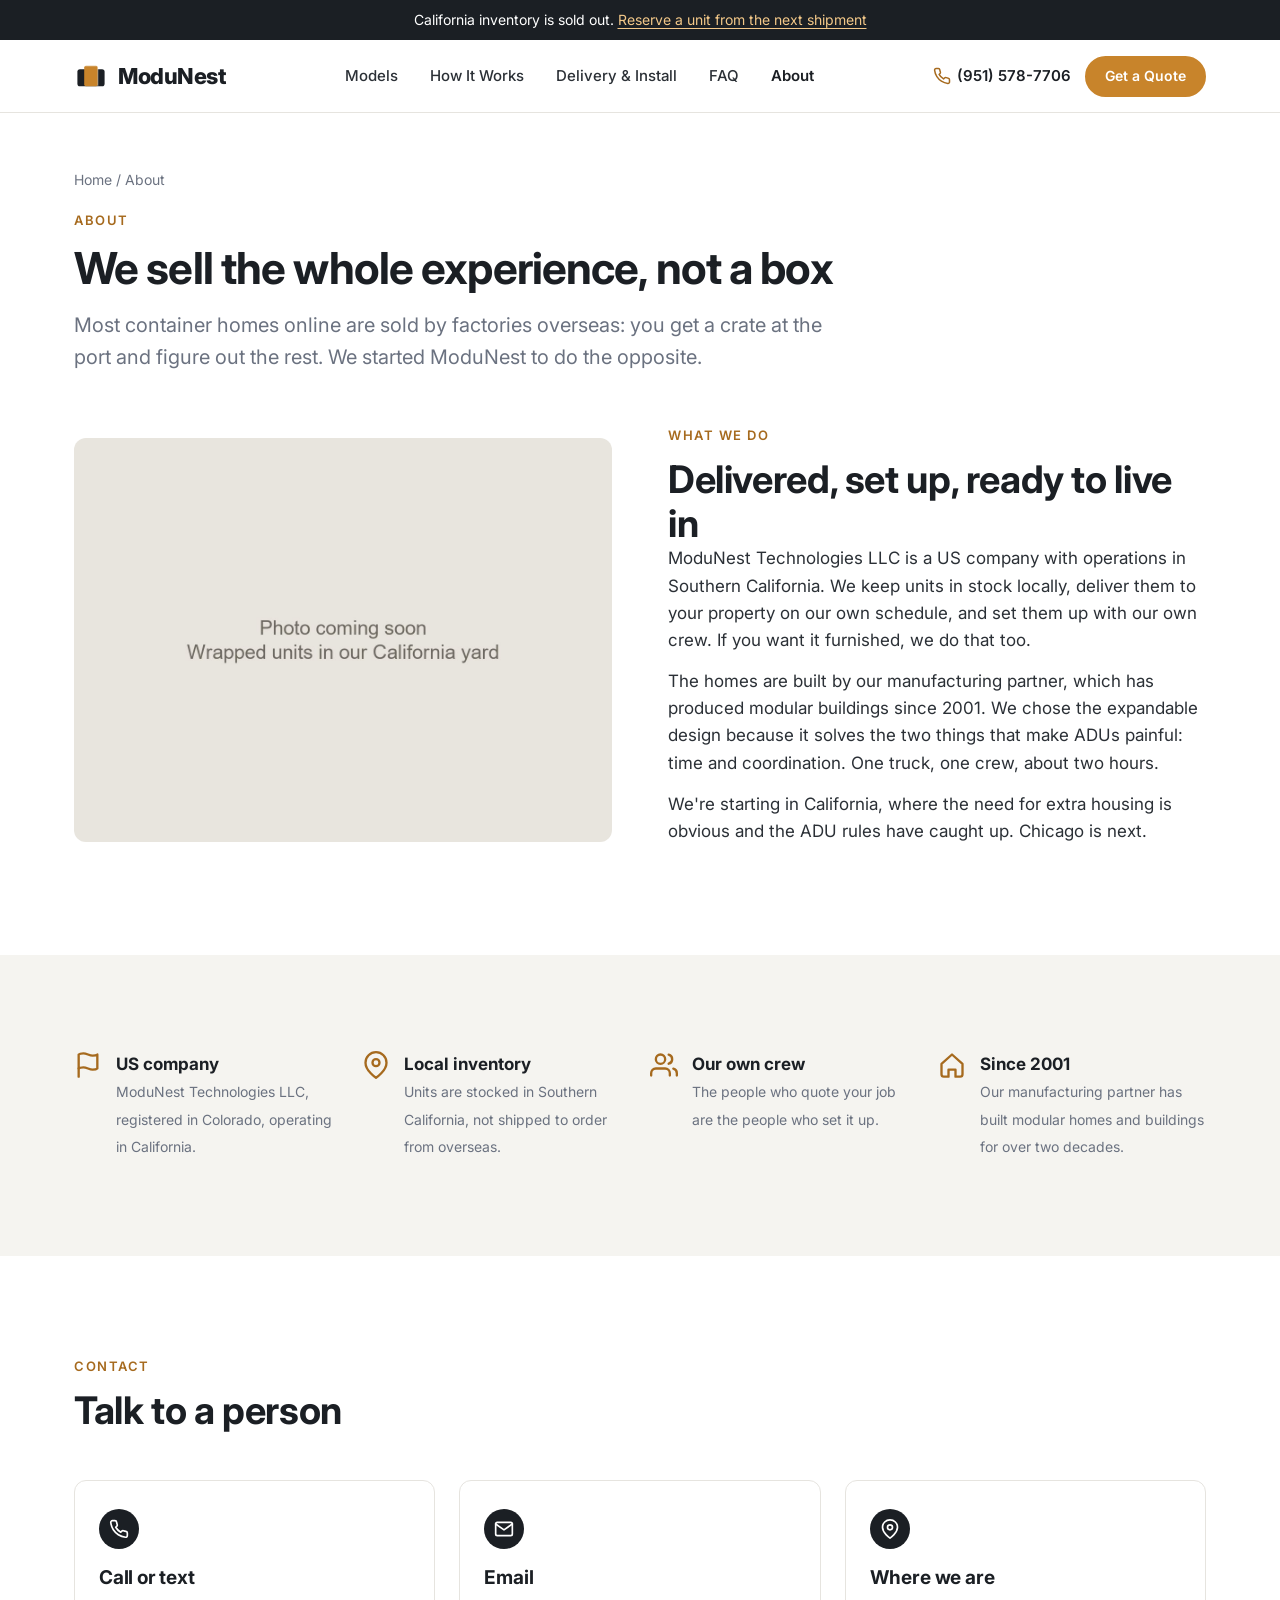
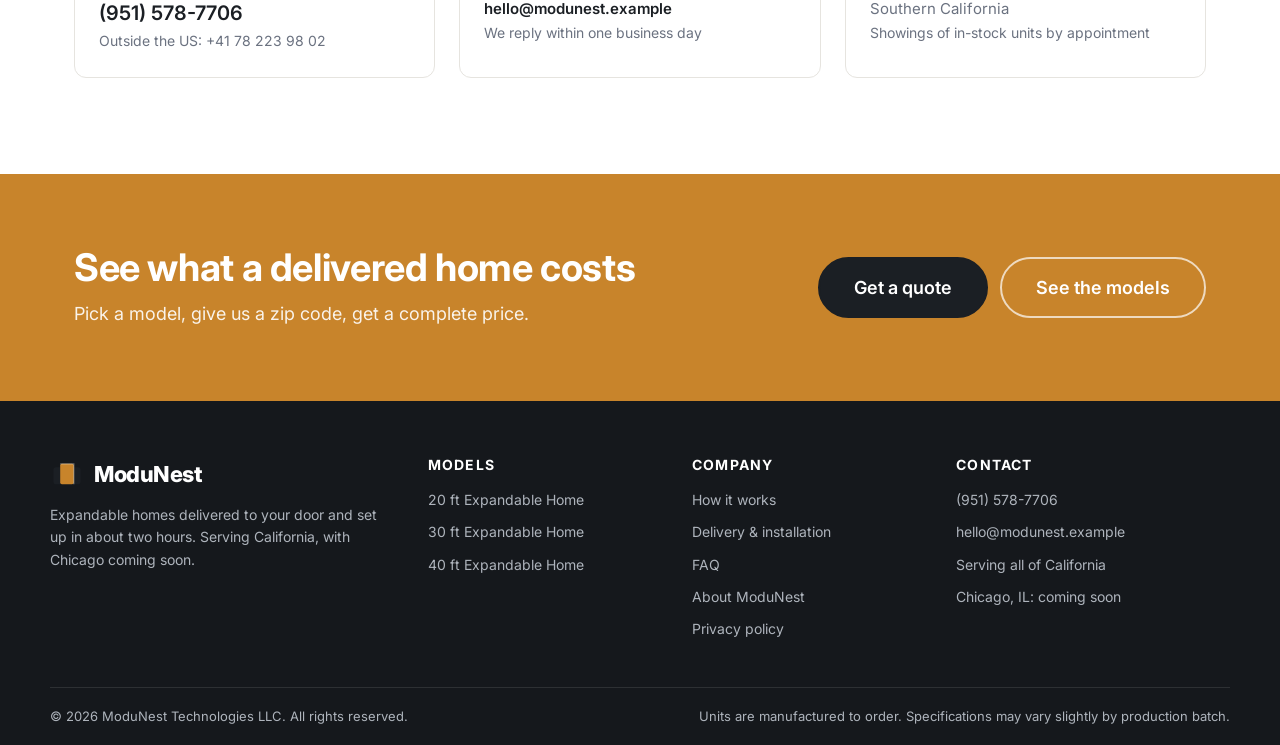
==== about.html @ 80a7b339 "ModuNest expandable homes site v1 preview Co-Authored-By: Claude Fable 5.1 <noreply@anthropic.com> C" ====
<!DOCTYPE html>
<html lang="en">
<head>
<meta charset="UTF-8">
<meta name="viewport" content="width=device-width, initial-scale=1">
<title>About ModuNest: Expandable Homes, Delivered in California</title>
<meta name="description" content="ModuNest Technologies LLC is a US company delivering and installing factory-built expandable homes in California. One-stop: delivery, setup, furniture.">
<link rel="canonical" href="https://rogerhong02.github.io/modunest-site/about.html">
<meta property="og:title" content="About ModuNest: Expandable Homes, Delivered in California">
<meta property="og:description" content="ModuNest Technologies LLC is a US company delivering and installing factory-built expandable homes in California. One-stop: delivery, setup, furniture.">
<meta property="og:image" content="https://rogerhong02.github.io/modunest-site/images/hero-1.jpg">
<meta property="og:type" content="website">
<meta name="theme-color" content="#1B1F24">
<link rel="icon" href="images/favicon.svg" type="image/svg+xml">
<link rel="preconnect" href="https://fonts.googleapis.com"><link rel="preconnect" href="https://fonts.gstatic.com" crossorigin>
<link rel="stylesheet" href="https://fonts.googleapis.com/css2?family=Inter:wght@400;500;600;700;800&display=swap">
<link rel="stylesheet" href="css/style.css">
</head>
<body>
<div class="announce">California inventory is sold out. <a href="quote.html">Reserve a unit from the next shipment</a></div>
<header class="header"><div class="container">
  <a class="logo" href="index.html"><svg viewBox="0 0 40 40" fill="none" aria-hidden="true"><rect x="4" y="12" width="32" height="20" rx="3" fill="#1B1F24"/><rect x="12" y="8" width="16" height="24" rx="2" fill="#C8842B"/><path d="M12 8h16v24" stroke="#fff" stroke-width="1.5" opacity=".35"/></svg><span>ModuNest</span></a>
  <nav class="nav"><ul>
    <li><a href="models.html">Models</a></li>
    <li><a href="how-it-works.html">How It Works</a></li>
    <li><a href="delivery.html">Delivery &amp; Install</a></li>
    <li><a href="faq.html">FAQ</a></li>
    <li><a href="about.html">About</a></li>
    <li class="nav-cta"><a class="btn btn-primary" href="quote.html">Get a Quote</a></li>
  </ul></nav>
  <div class="header-right">
    <a class="header-phone" href="tel:+19515787706"><svg viewBox="0 0 24 24" fill="none" stroke="currentColor" stroke-width="2" stroke-linecap="round" stroke-linejoin="round" aria-hidden="true"><path d="M22 16.92v3a2 2 0 0 1-2.18 2 19.79 19.79 0 0 1-8.63-3.07 19.5 19.5 0 0 1-6-6 19.79 19.79 0 0 1-3.07-8.67A2 2 0 0 1 4.11 2h3a2 2 0 0 1 2 1.72c.13.96.37 1.9.72 2.81a2 2 0 0 1-.45 2.11L8.09 9.91a16 16 0 0 0 6 6l1.27-1.27a2 2 0 0 1 2.11-.45c.91.35 1.85.59 2.81.72A2 2 0 0 1 22 16.92z"/></svg>(951) 578-7706</a>
    <a class="btn btn-primary btn-sm" href="quote.html">Get a Quote</a>
    <button class="nav-toggle" aria-label="Menu"><span></span><span></span><span></span></button>
  </div>
</div></header>

<section class="page-head"><div class="container">
  <div class="crumbs"><a href="index.html">Home</a> / About</div>
  <span class="eyebrow">About</span>
  <h1 style="font-size:44px">We sell the whole experience, not a box</h1>
  <p class="lead mt-16">Most container homes online are sold by factories overseas: you get a crate at the port and figure out the rest. We started ModuNest to do the opposite.</p>
</div></section>

<section class="section" style="padding-top:24px"><div class="container">
  <div class="split">
    <div class="pic"><img src="images/hero-yard.jpg" alt="Units in our California yard" loading="lazy"></div>
    <div class="text">
      <span class="eyebrow">What we do</span>
      <h2>Delivered, set up, ready to live in</h2>
      <p>ModuNest Technologies LLC is a US company with operations in Southern California. We keep units in stock locally, deliver them to your property on our own schedule, and set them up with our own crew. If you want it furnished, we do that too.</p>
      <p>The homes are built by our manufacturing partner, which has produced modular buildings since 2001. We chose the expandable design because it solves the two things that make ADUs painful: time and coordination. One truck, one crew, about two hours.</p>
      <p>We're starting in California, where the need for extra housing is obvious and the ADU rules have caught up. Chicago is next.</p>
    </div>
  </div>
</div></section>

<section class="section soft"><div class="container">
  <div class="trust">
    <div><svg viewBox="0 0 24 24" fill="none" stroke="currentColor" stroke-width="2" stroke-linecap="round" stroke-linejoin="round" aria-hidden="true"><path d="M4 15s1-1 4-1 5 2 8 2 4-1 4-1V3s-1 1-4 1-5-2-8-2-4 1-4 1z"/><line x1="4" y1="22" x2="4" y2="15"/></svg><div><b>US company</b><span>ModuNest Technologies LLC, registered in Colorado, operating in California.</span></div></div>
    <div><svg viewBox="0 0 24 24" fill="none" stroke="currentColor" stroke-width="2" stroke-linecap="round" stroke-linejoin="round" aria-hidden="true"><path d="M21 10c0 7-9 13-9 13s-9-6-9-13a9 9 0 0 1 18 0z"/><circle cx="12" cy="10" r="3"/></svg><div><b>Local inventory</b><span>Units are stocked in Southern California, not shipped to order from overseas.</span></div></div>
    <div><svg viewBox="0 0 24 24" fill="none" stroke="currentColor" stroke-width="2" stroke-linecap="round" stroke-linejoin="round" aria-hidden="true"><path d="M17 21v-2a4 4 0 0 0-4-4H5a4 4 0 0 0-4 4v2"/><circle cx="9" cy="7" r="4"/><path d="M23 21v-2a4 4 0 0 0-3-3.87"/><path d="M16 3.13a4 4 0 0 1 0 7.75"/></svg><div><b>Our own crew</b><span>The people who quote your job are the people who set it up.</span></div></div>
    <div><svg viewBox="0 0 24 24" fill="none" stroke="currentColor" stroke-width="2" stroke-linecap="round" stroke-linejoin="round" aria-hidden="true"><path d="M3 11l9-8 9 8v9a2 2 0 0 1-2 2h-4v-6H9v6H5a2 2 0 0 1-2-2z"/></svg><div><b>Since 2001</b><span>Our manufacturing partner has built modular homes and buildings for over two decades.</span></div></div>
  </div>
</div></section>

<section class="section"><div class="container">
  <div class="sec-head"><span class="eyebrow">Contact</span><h2>Talk to a person</h2></div>
  <div class="grid grid-3">
    <div class="step"><div class="num"><svg viewBox="0 0 24 24" fill="none" stroke="currentColor" stroke-width="2" stroke-linecap="round" stroke-linejoin="round" aria-hidden="true"><path d="M22 16.92v3a2 2 0 0 1-2.18 2 19.79 19.79 0 0 1-8.63-3.07 19.5 19.5 0 0 1-6-6 19.79 19.79 0 0 1-3.07-8.67A2 2 0 0 1 4.11 2h3a2 2 0 0 1 2 1.72c.13.96.37 1.9.72 2.81a2 2 0 0 1-.45 2.11L8.09 9.91a16 16 0 0 0 6 6l1.27-1.27a2 2 0 0 1 2.11-.45c.91.35 1.85.59 2.81.72A2 2 0 0 1 22 16.92z"/></svg></div><h3>Call or text</h3><p><a href="tel:+19515787706" style="font-size:20px;font-weight:600;color:var(--ink)">(951) 578-7706</a><br><span class="muted small">Outside the US: +41 78 223 98 02</span></p></div>
    <div class="step"><div class="num"><svg viewBox="0 0 24 24" fill="none" stroke="currentColor" stroke-width="2" stroke-linecap="round" stroke-linejoin="round" aria-hidden="true"><path d="M4 4h16c1.1 0 2 .9 2 2v12c0 1.1-.9 2-2 2H4c-1.1 0-2-.9-2-2V6c0-1.1.9-2 2-2z"/><polyline points="22,6 12,13 2,6"/></svg></div><h3>Email</h3><p><a href="mailto:hello@modunest.example" style="font-weight:600;color:var(--ink)">hello@modunest.example</a><br><span class="muted small">We reply within one business day</span></p></div>
    <div class="step"><div class="num"><svg viewBox="0 0 24 24" fill="none" stroke="currentColor" stroke-width="2" stroke-linecap="round" stroke-linejoin="round" aria-hidden="true"><path d="M21 10c0 7-9 13-9 13s-9-6-9-13a9 9 0 0 1 18 0z"/><circle cx="12" cy="10" r="3"/></svg></div><h3>Where we are</h3><p>Southern California<br><span class="muted small">Showings of in-stock units by appointment</span></p></div>
  </div>
</div></section>

<section class="cta"><div class="container">
  <div><h2>See what a delivered home costs</h2><p>Pick a model, give us a zip code, get a complete price.</p></div>
  <div class="actions"><a class="btn btn-dark btn-lg" href="quote.html">Get a quote</a><a class="btn btn-outline-light btn-lg" href="models.html">See the models</a></div>
</div></section>

<footer class="footer">
  <div class="container top">
    <div>
      <a class="logo" href="index.html"><svg viewBox="0 0 40 40" fill="none" aria-hidden="true"><rect x="4" y="12" width="32" height="20" rx="3" fill="#1B1F24"/><rect x="12" y="8" width="16" height="24" rx="2" fill="#C8842B"/><path d="M12 8h16v24" stroke="#fff" stroke-width="1.5" opacity=".35"/></svg><span>ModuNest</span></a>
      <p>Expandable homes delivered to your door and set up in about two hours. Serving California, with Chicago coming soon.</p>
    </div>
    <div><h4>Models</h4><ul><li><a href="model-20ft.html">20 ft Expandable Home</a></li><li><a href="model-30ft.html">30 ft Expandable Home</a></li><li><a href="model-40ft.html">40 ft Expandable Home</a></li></ul></div>
    <div><h4>Company</h4><ul>
      <li><a href="how-it-works.html">How it works</a></li>
      <li><a href="delivery.html">Delivery &amp; installation</a></li>
      <li><a href="faq.html">FAQ</a></li>
      <li><a href="about.html">About ModuNest</a></li>
      <li><a href="privacy.html">Privacy policy</a></li>
    </ul></div>
    <div><h4>Contact</h4><ul>
      <li><a href="tel:+19515787706">(951) 578-7706</a></li>
      <li><a href="mailto:hello@modunest.example">hello@modunest.example</a></li>
      <li>Serving all of California</li>
      <li>Chicago, IL: coming soon</li>
    </ul></div>
  </div>
  <div class="container bottom">
    <span>© 2026 ModuNest Technologies LLC. All rights reserved.</span>
    <span>Units are manufactured to order. Specifications may vary slightly by production batch.</span>
  </div>
</footer>
<div class="mobile-cta">
  <a class="btn btn-outline" href="tel:+19515787706"><svg viewBox="0 0 24 24" fill="none" stroke="currentColor" stroke-width="2" stroke-linecap="round" stroke-linejoin="round" aria-hidden="true"><path d="M22 16.92v3a2 2 0 0 1-2.18 2 19.79 19.79 0 0 1-8.63-3.07 19.5 19.5 0 0 1-6-6 19.79 19.79 0 0 1-3.07-8.67A2 2 0 0 1 4.11 2h3a2 2 0 0 1 2 1.72c.13.96.37 1.9.72 2.81a2 2 0 0 1-.45 2.11L8.09 9.91a16 16 0 0 0 6 6l1.27-1.27a2 2 0 0 1 2.11-.45c.91.35 1.85.59 2.81.72A2 2 0 0 1 22 16.92z"/></svg> Call</a>
  <a class="btn btn-primary" href="quote.html">Get a Quote</a>
</div>
<script src="js/main.js"></script>
</body>
</html>
---- css/style.css ----
/* ModuNest — expandable homes, California. Clean US DTC look. */
:root{
  --ink:#1B1F24; --text:#2B3036; --muted:#6B7280; --line:#E6E4DF;
  --bg:#FFFFFF; --soft:#F5F4F0; --dark:#15181C;
  --accent:#C8842B; --accent-dark:#A66A1E; --accent-soft:#FBF3E8;
  --green:#2E7D46; --green-soft:#E8F4EC;
  --radius:12px; --radius-sm:8px;
  --shadow:0 1px 2px rgba(20,24,30,.06),0 8px 24px rgba(20,24,30,.06);
  --shadow-lg:0 12px 40px rgba(20,24,30,.14);
  --font:Inter,-apple-system,"Segoe UI",Roboto,"Helvetica Neue",Arial,sans-serif;
  --container:1180px;
}
*{box-sizing:border-box;margin:0;padding:0}
html{scroll-behavior:smooth;-webkit-text-size-adjust:100%}
body{font-family:var(--font);color:var(--text);background:var(--bg);font-size:17px;line-height:1.6;-webkit-font-smoothing:antialiased}
img{max-width:100%;display:block;height:auto}
a{color:inherit;text-decoration:none}
ul{list-style:none}
h1,h2,h3,h4{color:var(--ink);line-height:1.15;font-weight:700;letter-spacing:-.01em}
h1{font-size:56px;letter-spacing:-.02em}
h2{font-size:38px}
h3{font-size:22px}
p{max-width:68ch}
.container{max-width:var(--container);margin:0 auto;padding:0 24px}
.eyebrow{display:inline-block;font-size:13px;font-weight:600;letter-spacing:.12em;text-transform:uppercase;color:var(--accent-dark);margin-bottom:12px}
.lead{font-size:20px;color:var(--muted);max-width:60ch}
.muted{color:var(--muted)}
.small{font-size:14px}
.center{text-align:center}
.center p{margin-left:auto;margin-right:auto}
[id]{scroll-margin-top:96px}

/* Buttons */
.btn{display:inline-flex;align-items:center;justify-content:center;gap:8px;padding:14px 26px;border-radius:999px;font-weight:600;font-size:16px;line-height:1.2;border:2px solid transparent;cursor:pointer;transition:.2s;white-space:nowrap}
.btn-primary{background:var(--accent);color:#fff;border-color:var(--accent)}
.btn-primary:hover{background:var(--accent-dark);border-color:var(--accent-dark)}
.btn-dark{background:var(--ink);color:#fff;border-color:var(--ink)}
.btn-dark:hover{background:#000}
.btn-light{background:#fff;color:var(--ink);border-color:#fff}
.btn-light:hover{background:var(--soft)}
.btn-outline{border-color:var(--ink);color:var(--ink);background:transparent}
.btn-outline:hover{background:var(--ink);color:#fff}
.btn-outline-light{border-color:rgba(255,255,255,.7);color:#fff}
.btn-outline-light:hover{background:#fff;color:var(--ink)}
.btn-lg{padding:18px 34px;font-size:18px}
.btn-sm{padding:10px 18px;font-size:14px}
.btn svg{width:18px;height:18px}

/* Header */
.header{position:sticky;top:0;z-index:100;background:rgba(255,255,255,.92);backdrop-filter:saturate(180%) blur(12px);border-bottom:1px solid var(--line)}
.header .container{display:flex;align-items:center;justify-content:space-between;height:72px;gap:24px}
.logo{display:flex;align-items:center;gap:10px;font-weight:800;font-size:22px;letter-spacing:-.02em;color:var(--ink)}
.logo svg{width:34px;height:34px}
.nav ul{display:flex;gap:4px}
.nav a{display:block;padding:10px 14px;border-radius:999px;font-weight:500;font-size:15px;color:var(--text);transition:.2s}
.nav a:hover{background:var(--soft);color:var(--ink)}
.nav a.active{color:var(--ink);font-weight:600}
.header-right{display:flex;align-items:center;gap:14px}
.header-phone{font-weight:600;color:var(--ink);font-size:15px;display:flex;align-items:center;gap:6px}
.header-phone svg{width:18px;height:18px;color:var(--accent-dark)}
.nav-toggle{display:none;width:44px;height:44px;border:0;background:none;cursor:pointer;position:relative}
.nav-toggle span{position:absolute;left:11px;right:11px;height:2px;background:var(--ink);border-radius:2px;transition:.25s}
.nav-toggle span:nth-child(1){top:15px}.nav-toggle span:nth-child(2){top:21px}.nav-toggle span:nth-child(3){top:27px}
.nav-open .nav-toggle span:nth-child(1){transform:translateY(6px) rotate(45deg)}
.nav-open .nav-toggle span:nth-child(2){opacity:0}
.nav-open .nav-toggle span:nth-child(3){transform:translateY(-6px) rotate(-45deg)}
@media(max-width:1024px){.header-phone{display:none}.nav a{padding:10px 10px;font-size:14px}}
@media(max-width:860px){
  .nav-toggle{display:block}
  .header .container{height:64px}
  .header-right .btn{display:none}
  .nav{position:fixed;left:0;right:0;top:64px;bottom:0;background:#fff;display:none;overflow:auto;padding:12px 24px 100px}
  .nav-open .nav{display:block}
  .nav ul{flex-direction:column;gap:0}
  .nav a{padding:16px 4px;font-size:18px;border-bottom:1px solid var(--line);border-radius:0}
  .nav .nav-cta{margin-top:20px;border:0}
  .nav .nav-cta .btn{width:100%}
}
@media(min-width:861px){.nav .nav-cta{display:none}}

/* Announcement */
.announce{background:var(--ink);color:#fff;font-size:14px;text-align:center;padding:9px 16px}
.announce a{text-decoration:underline;text-underline-offset:3px;color:#F3C889}

/* Hero */
.hero{position:relative;min-height:min(86vh,760px);display:flex;align-items:flex-end;color:#fff;background:var(--dark) center/cover no-repeat;isolation:isolate}
.hero::before{content:"";position:absolute;inset:0;background:linear-gradient(180deg,rgba(15,18,22,.15) 0%,rgba(15,18,22,.35) 45%,rgba(15,18,22,.82) 100%);z-index:-1}
.hero .container{padding-top:120px;padding-bottom:64px}
.hero h1{color:#fff;max-width:14ch;margin-bottom:18px}
.hero .lead{color:rgba(255,255,255,.88);margin-bottom:32px}
.hero .actions{display:flex;gap:14px;flex-wrap:wrap;margin-bottom:40px}
.hero .badges{display:flex;gap:28px;flex-wrap:wrap;font-size:15px;font-weight:500}
.hero .badges span{display:flex;align-items:center;gap:8px}
.hero .badges svg{width:20px;height:20px;color:#F3C889}
@media(max-width:768px){
  .hero{min-height:560px}
  .hero .container{padding-top:80px;padding-bottom:40px}
  h1{font-size:38px}h2{font-size:30px}
  .hero .lead{font-size:17px}
  .hero .badges{gap:14px;font-size:14px}
  .btn-lg{padding:15px 24px;font-size:16px}
}

/* Sections */
.section{padding:96px 0}
.section.soft{background:var(--soft)}
.section.dark{background:var(--dark);color:#D7DBE0}
.section.dark h2,.section.dark h3{color:#fff}
.section.dark .eyebrow{color:#F3C889}
.section.dark .lead{color:rgba(255,255,255,.75)}
.sec-head{max-width:720px;margin-bottom:48px}
.sec-head.center{margin-left:auto;margin-right:auto;text-align:center}
.sec-head h2{margin-bottom:14px}
.grid{display:grid;gap:24px}
.grid-2{grid-template-columns:repeat(2,1fr)}
.grid-3{grid-template-columns:repeat(3,1fr)}
.grid-4{grid-template-columns:repeat(4,1fr)}
@media(max-width:900px){.grid-3,.grid-4{grid-template-columns:repeat(2,1fr)}.section{padding:64px 0}.sec-head{margin-bottom:32px}}
@media(max-width:560px){.grid-2,.grid-3,.grid-4{grid-template-columns:1fr}.grid{gap:16px}}

/* Model cards */
.model-card{background:#fff;border:1px solid var(--line);border-radius:var(--radius);overflow:hidden;display:flex;flex-direction:column;transition:.25s}
.model-card:hover{box-shadow:var(--shadow-lg);transform:translateY(-4px)}
.model-card .thumb{aspect-ratio:4/3;overflow:hidden;background:var(--soft)}
.model-card .thumb img{width:100%;height:100%;object-fit:cover;transition:.5s}
.model-card:hover .thumb img{transform:scale(1.04)}
.model-card .body{padding:22px 24px 24px;display:flex;flex-direction:column;gap:10px;flex:1}
.model-card h3{font-size:24px}
.model-card .meta{display:flex;gap:16px;color:var(--muted);font-size:15px;flex-wrap:wrap}
.model-card .meta b{color:var(--ink);font-weight:600}
.model-card .price{font-weight:600;color:var(--ink);font-size:17px;margin-top:4px}
.model-card .price small{color:var(--muted);font-weight:400;font-size:14px}
.model-card .actions{display:flex;gap:10px;margin-top:auto;padding-top:10px}
.pill{display:inline-block;padding:4px 12px;border-radius:999px;font-size:13px;font-weight:600;background:var(--accent-soft);color:var(--accent-dark)}
.pill.green{background:var(--green-soft);color:var(--green)}
.pill.dark{background:var(--ink);color:#fff}

/* Steps */
.steps{display:grid;grid-template-columns:repeat(4,1fr);gap:24px;counter-reset:s}
.step{position:relative;padding:28px 24px 24px;background:#fff;border:1px solid var(--line);border-radius:var(--radius)}
.step .num{width:40px;height:40px;border-radius:50%;background:var(--ink);color:#fff;display:flex;align-items:center;justify-content:center;font-weight:700;margin-bottom:18px}
.step .num svg{width:20px;height:20px}
.step h3{font-size:19px;margin-bottom:8px}
.step p{font-size:15px;color:var(--muted)}
.section.dark .step{background:rgba(255,255,255,.05);border-color:rgba(255,255,255,.1)}
.section.dark .step .num{background:var(--accent);color:#fff}
.section.dark .step p{color:rgba(255,255,255,.7)}
@media(max-width:900px){.steps{grid-template-columns:repeat(2,1fr)}}
@media(max-width:560px){.steps{grid-template-columns:1fr}}

/* Checklist / compare */
.check{display:flex;gap:12px;align-items:flex-start;padding:12px 0;border-bottom:1px solid var(--line);font-size:16px}
.check:last-child{border-bottom:0}
.check svg{width:22px;height:22px;flex:none;color:var(--green);margin-top:2px}
.check b{color:var(--ink)}
.compare{width:100%;border-collapse:collapse;font-size:15px;background:#fff;border-radius:var(--radius);overflow:hidden;box-shadow:var(--shadow)}
.compare th,.compare td{padding:14px 18px;text-align:left;border-bottom:1px solid var(--line)}
.compare th{background:var(--soft);color:var(--ink);font-weight:600}
.compare td:first-child{color:var(--muted)}
.compare td.yes{color:var(--green);font-weight:600}
.compare td.no{color:#B45309}

/* Tiles */
.tile{position:relative;border-radius:var(--radius);overflow:hidden;aspect-ratio:4/3;background:var(--soft);display:block}
.tile img{width:100%;height:100%;object-fit:cover;transition:.6s}
.tile:hover img{transform:scale(1.05)}
.tile .cap{position:absolute;left:0;right:0;bottom:0;padding:40px 18px 16px;color:#fff;background:linear-gradient(transparent,rgba(0,0,0,.7));font-weight:600;font-size:17px}
.tile .cap small{display:block;font-weight:400;font-size:13px;opacity:.9}
.tile.wide{aspect-ratio:16/9}
.tile.tall{aspect-ratio:3/4}
.gallery{display:grid;grid-template-columns:repeat(4,1fr);grid-auto-rows:220px;gap:12px}
.gallery a{border-radius:var(--radius-sm);overflow:hidden;background:var(--soft);cursor:zoom-in}
.gallery a img{width:100%;height:100%;object-fit:cover;transition:.5s}
.gallery a:hover img{transform:scale(1.04)}
.gallery .span2{grid-column:span 2;grid-row:span 2}
@media(max-width:900px){.gallery{grid-template-columns:repeat(2,1fr);grid-auto-rows:170px}}

/* Service area */
.area{display:grid;grid-template-columns:1.1fr .9fr;gap:48px;align-items:center}
.area .state{display:flex;align-items:center;gap:16px;padding:20px 22px;border-radius:var(--radius);background:#fff;border:1px solid var(--line);margin-bottom:12px}
.area .state .dot{width:14px;height:14px;border-radius:50%;background:var(--green);flex:none;box-shadow:0 0 0 5px var(--green-soft)}
.area .state.soon .dot{background:#B8BEC7;box-shadow:0 0 0 5px #EEF0F2}
.area .state b{font-size:18px;color:var(--ink)}
.area .state span{color:var(--muted);font-size:14px;display:block}
.zip{display:flex;gap:10px;margin-top:20px;max-width:440px}
.zip input{flex:1;height:50px;border:1px solid var(--line);border-radius:999px;padding:0 18px;font-size:16px;font-family:inherit}
.zip input:focus{outline:none;border-color:var(--ink)}
@media(max-width:900px){.area{grid-template-columns:1fr;gap:28px}}

/* FAQ */
.faq details{border-bottom:1px solid var(--line);padding:6px 0}
.faq summary{cursor:pointer;list-style:none;display:flex;justify-content:space-between;align-items:center;gap:20px;padding:16px 0;font-weight:600;font-size:18px;color:var(--ink)}
.faq summary::-webkit-details-marker{display:none}
.faq summary::after{content:"+";font-size:26px;font-weight:300;color:var(--muted);flex:none;transition:.2s}
.faq details[open] summary::after{transform:rotate(45deg)}
.faq details p{padding:0 0 18px;color:var(--text);max-width:70ch}

/* CTA band */
.cta{background:var(--accent);color:#fff;padding:72px 0}
.cta h2{color:#fff;margin-bottom:10px}
.cta p{color:rgba(255,255,255,.9);font-size:18px}
.cta .container{display:flex;align-items:center;justify-content:space-between;gap:32px;flex-wrap:wrap}
.cta .actions{display:flex;gap:12px;flex-wrap:wrap}

/* Form */
.form{background:#fff;border:1px solid var(--line);border-radius:var(--radius);padding:32px;box-shadow:var(--shadow)}
.form .row{display:grid;grid-template-columns:1fr 1fr;gap:16px}
.form label{display:block;font-size:14px;font-weight:600;color:var(--ink);margin-bottom:6px}
.form input,.form select,.form textarea{width:100%;height:50px;border:1px solid var(--line);border-radius:var(--radius-sm);padding:0 14px;font-size:16px;font-family:inherit;margin-bottom:16px;background:#fff;color:var(--ink)}
.form textarea{height:120px;padding:12px 14px;resize:vertical}
.form input:focus,.form select:focus,.form textarea:focus{outline:none;border-color:var(--ink);box-shadow:0 0 0 3px rgba(27,31,36,.08)}
.form .note{font-size:13px;color:var(--muted);margin-top:12px}
.form .btn{width:100%}
@media(max-width:560px){.form .row{grid-template-columns:1fr}.form{padding:22px}}
.quote-layout{display:grid;grid-template-columns:1fr 1fr;gap:56px;align-items:start}
@media(max-width:900px){.quote-layout{grid-template-columns:1fr;gap:32px}}

/* Model page */
.page-head{padding:56px 0 24px}
.crumbs{font-size:14px;color:var(--muted);margin-bottom:14px}
.crumbs a:hover{color:var(--ink)}
.model-layout{display:grid;grid-template-columns:1.25fr .75fr;gap:40px;align-items:start}
.model-gallery .main{border-radius:var(--radius);overflow:hidden;aspect-ratio:4/3;background:var(--soft);cursor:zoom-in}
.model-gallery .main img{width:100%;height:100%;object-fit:cover}
.model-gallery .thumbs{display:grid;grid-template-columns:repeat(6,1fr);gap:8px;margin-top:8px}
.model-gallery .thumbs button{border:2px solid transparent;border-radius:var(--radius-sm);overflow:hidden;padding:0;background:var(--soft);aspect-ratio:4/3;cursor:pointer}
.model-gallery .thumbs button.active{border-color:var(--ink)}
.model-gallery .thumbs img{width:100%;height:100%;object-fit:cover}
.buy-box{position:sticky;top:92px;border:1px solid var(--line);border-radius:var(--radius);padding:28px;background:#fff;box-shadow:var(--shadow)}
.buy-box h1{font-size:34px;margin:8px 0 6px}
.buy-box .facts{display:grid;grid-template-columns:repeat(3,1fr);gap:10px;margin:18px 0}
.buy-box .fact{background:var(--soft);border-radius:var(--radius-sm);padding:12px;text-align:center}
.buy-box .fact b{display:block;font-size:20px;color:var(--ink)}
.buy-box .fact span{font-size:12px;color:var(--muted);text-transform:uppercase;letter-spacing:.06em}
.buy-box .price{font-size:26px;font-weight:700;color:var(--ink)}
.buy-box .price small{font-size:14px;color:var(--muted);font-weight:400;display:block}
.buy-box .actions{display:grid;gap:10px;margin:20px 0}
.buy-box .actions .btn{width:100%}
.buy-box .inc{font-size:14px;color:var(--muted)}
.buy-box .inc li{padding:5px 0 5px 26px;position:relative}
.buy-box .inc li::before{content:"✓";position:absolute;left:4px;color:var(--green);font-weight:700}
@media(max-width:900px){.model-layout{grid-template-columns:1fr}.buy-box{position:static}.model-gallery .thumbs{grid-template-columns:repeat(5,1fr)}}
.specs{width:100%;border-collapse:collapse;font-size:16px}
.specs th,.specs td{padding:14px 12px;border-bottom:1px solid var(--line);text-align:left;vertical-align:top}
.specs th{width:36%;color:var(--muted);font-weight:500}
.specs td{color:var(--ink)}
.specs td small{display:block;color:var(--muted);font-size:13px}
.floorplan{background:#fff;border:1px solid var(--line);border-radius:var(--radius);padding:16px;display:grid;grid-template-columns:1.4fr 1fr;gap:16px;align-items:center}
.floorplan img{width:100%;border-radius:var(--radius-sm)}
@media(max-width:768px){.floorplan{grid-template-columns:1fr}}
.model-nav{display:grid;grid-template-columns:repeat(3,1fr);gap:16px}
.model-nav a{display:flex;align-items:center;gap:14px;padding:14px;border:1px solid var(--line);border-radius:var(--radius);background:#fff;transition:.2s}
.model-nav a:hover{box-shadow:var(--shadow)}
.model-nav a.current{border-color:var(--ink)}
.model-nav img{width:88px;height:64px;object-fit:cover;border-radius:6px}
.model-nav b{display:block;color:var(--ink)}
.model-nav span{font-size:13px;color:var(--muted)}
@media(max-width:768px){.model-nav{grid-template-columns:1fr}}

/* Split */
.split{display:grid;grid-template-columns:1fr 1fr;gap:56px;align-items:center}
.split .pic{border-radius:var(--radius);overflow:hidden;aspect-ratio:4/3;background:var(--soft)}
.split .pic img{width:100%;height:100%;object-fit:cover}
.split .text p{margin-bottom:14px}
@media(max-width:900px){.split{grid-template-columns:1fr;gap:28px}}

/* Trust strip */
.trust{display:grid;grid-template-columns:repeat(4,1fr);gap:20px}
.trust>div{display:flex;gap:14px;align-items:flex-start}
.trust>div>div{display:block}
.trust svg{width:28px;height:28px;flex:none;color:var(--accent-dark)}
.trust b{display:block;color:var(--ink);font-size:17px}
.trust span{font-size:14px;color:var(--muted)}
@media(max-width:900px){.trust{grid-template-columns:repeat(2,1fr)}}
@media(max-width:560px){.trust{grid-template-columns:1fr}}

/* Footer */
.footer{background:var(--dark);color:#AEB4BC;font-size:14px}
.footer .top{padding:56px 0 36px;display:grid;grid-template-columns:1.5fr 1fr 1fr 1.2fr;gap:36px}
.footer h4{color:#fff;font-size:14px;letter-spacing:.08em;text-transform:uppercase;margin-bottom:16px}
.footer li{margin-bottom:10px}
.footer a:hover{color:#fff}
.footer .logo{color:#fff;margin-bottom:12px}
.footer .bottom{border-top:1px solid rgba(255,255,255,.1);padding:18px 0;display:flex;justify-content:space-between;flex-wrap:wrap;gap:10px;font-size:13px}
@media(max-width:900px){.footer .top{grid-template-columns:1fr 1fr}}
@media(max-width:560px){.footer .top{grid-template-columns:1fr;gap:26px}.footer{padding-bottom:72px}}

/* Mobile sticky CTA */
.mobile-cta{display:none}
@media(max-width:768px){
  .mobile-cta{display:grid;grid-template-columns:1fr 1fr;gap:10px;position:fixed;left:0;right:0;bottom:0;padding:10px 12px;background:rgba(255,255,255,.96);border-top:1px solid var(--line);z-index:95;backdrop-filter:blur(10px)}
  .mobile-cta .btn{width:100%;padding:14px 10px;font-size:15px}
  body{padding-bottom:0}
}

/* Lightbox */
.lightbox{position:fixed;inset:0;background:rgba(10,12,14,.9);display:none;align-items:center;justify-content:center;z-index:999;padding:24px;cursor:zoom-out}
.lightbox.open{display:flex}
.lightbox img{max-width:100%;max-height:92vh;border-radius:8px;object-fit:contain}
.lightbox::after{content:"×";position:absolute;top:12px;right:22px;color:#fff;font-size:40px;line-height:1}

/* Utilities */
.mt-16{margin-top:16px}.mt-24{margin-top:24px}.mt-32{margin-top:32px}.mt-48{margin-top:48px}.mb-16{margin-bottom:16px}.mb-24{margin-bottom:24px}
.divider{height:1px;background:var(--line);margin:48px 0}
.notice{background:var(--accent-soft);border-left:3px solid var(--accent);padding:12px 16px;border-radius:6px;font-size:15px;color:var(--ink)}
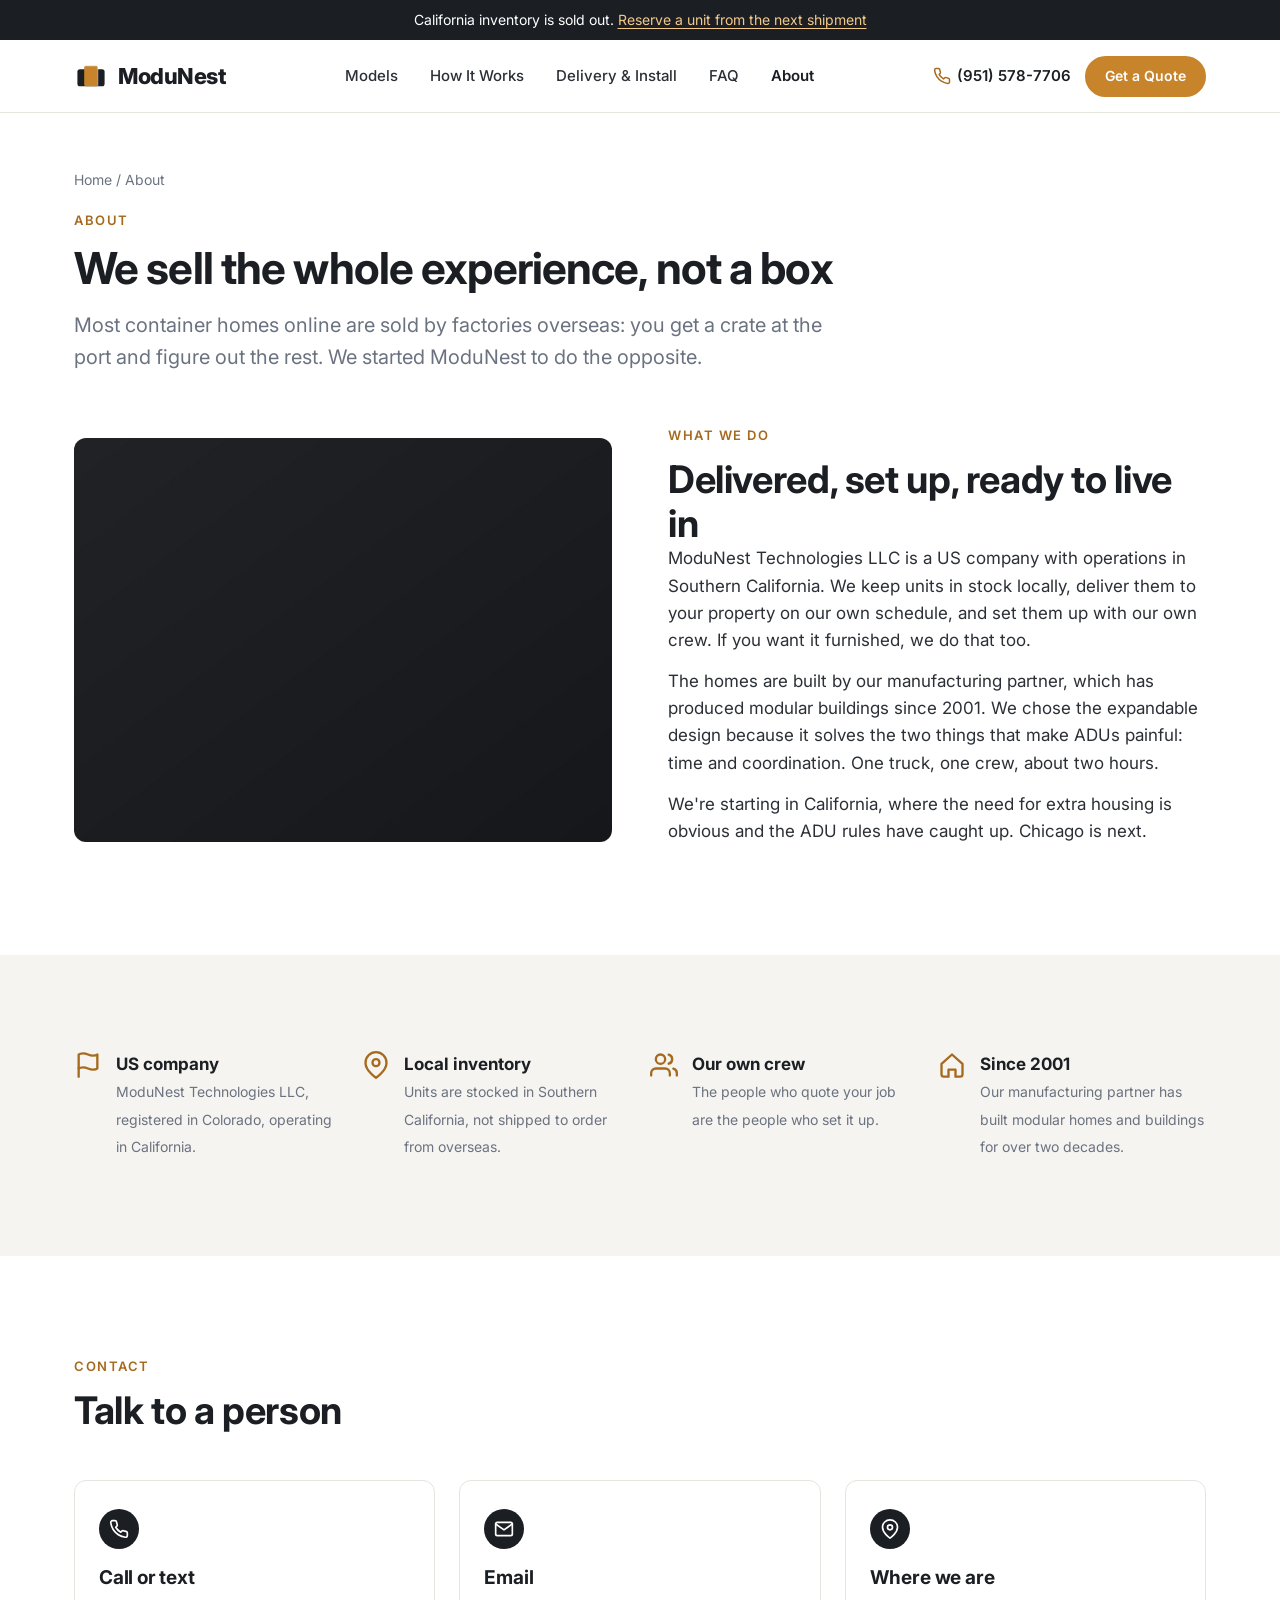
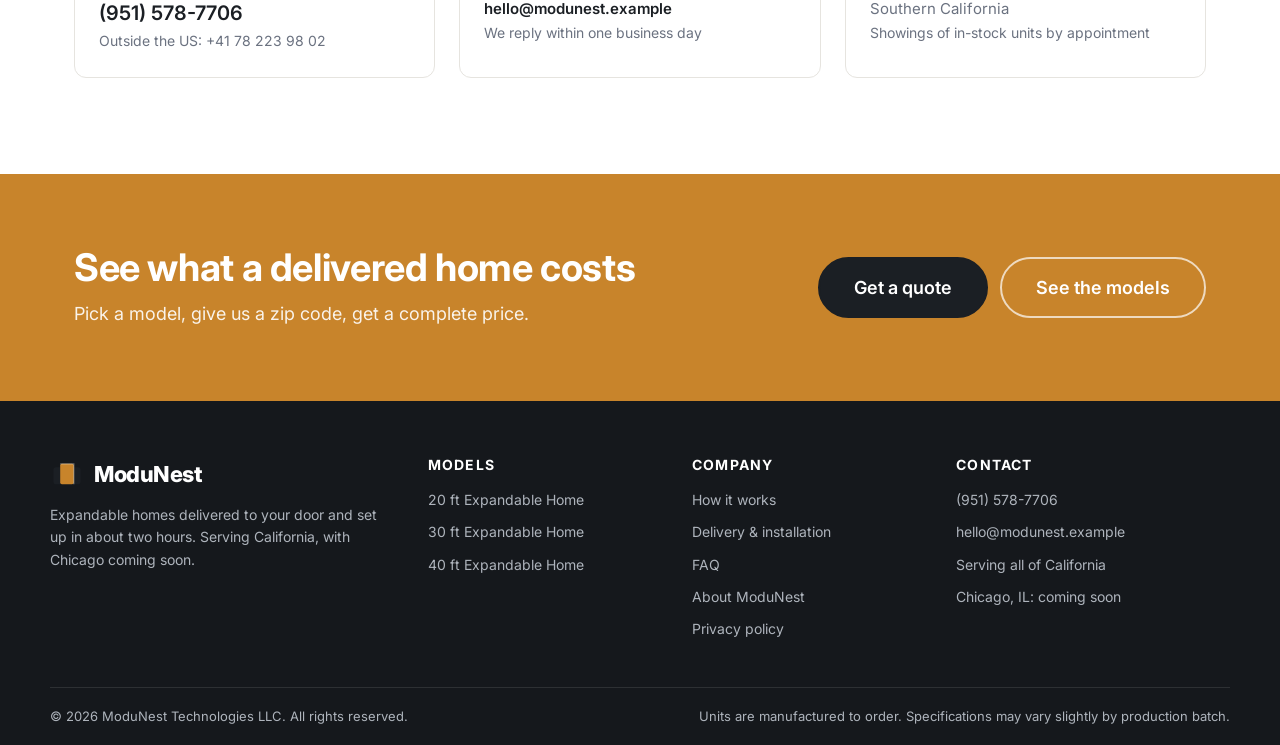
==== commit 9d84f46a: "Remove AI-generated renders; keep real showroom photos, floor plans and 3D layouts; dark placeholder" ====
--- a/about.html
+++ b/about.html
@@ -8,7 +8,7 @@
 <link rel="canonical" href="https://rogerhong02.github.io/modunest-site/about.html">
 <meta property="og:title" content="About ModuNest: Expandable Homes, Delivered in California">
 <meta property="og:description" content="ModuNest Technologies LLC is a US company delivering and installing factory-built expandable homes in California. One-stop: delivery, setup, furniture.">
-<meta property="og:image" content="https://rogerhong02.github.io/modunest-site/images/hero-1.jpg">
+<meta property="og:image" content="https://rogerhong02.github.io/modunest-site/images/40ft-card.jpg">
 <meta property="og:type" content="website">
 <meta name="theme-color" content="#1B1F24">
 <link rel="icon" href="images/favicon.svg" type="image/svg+xml">
